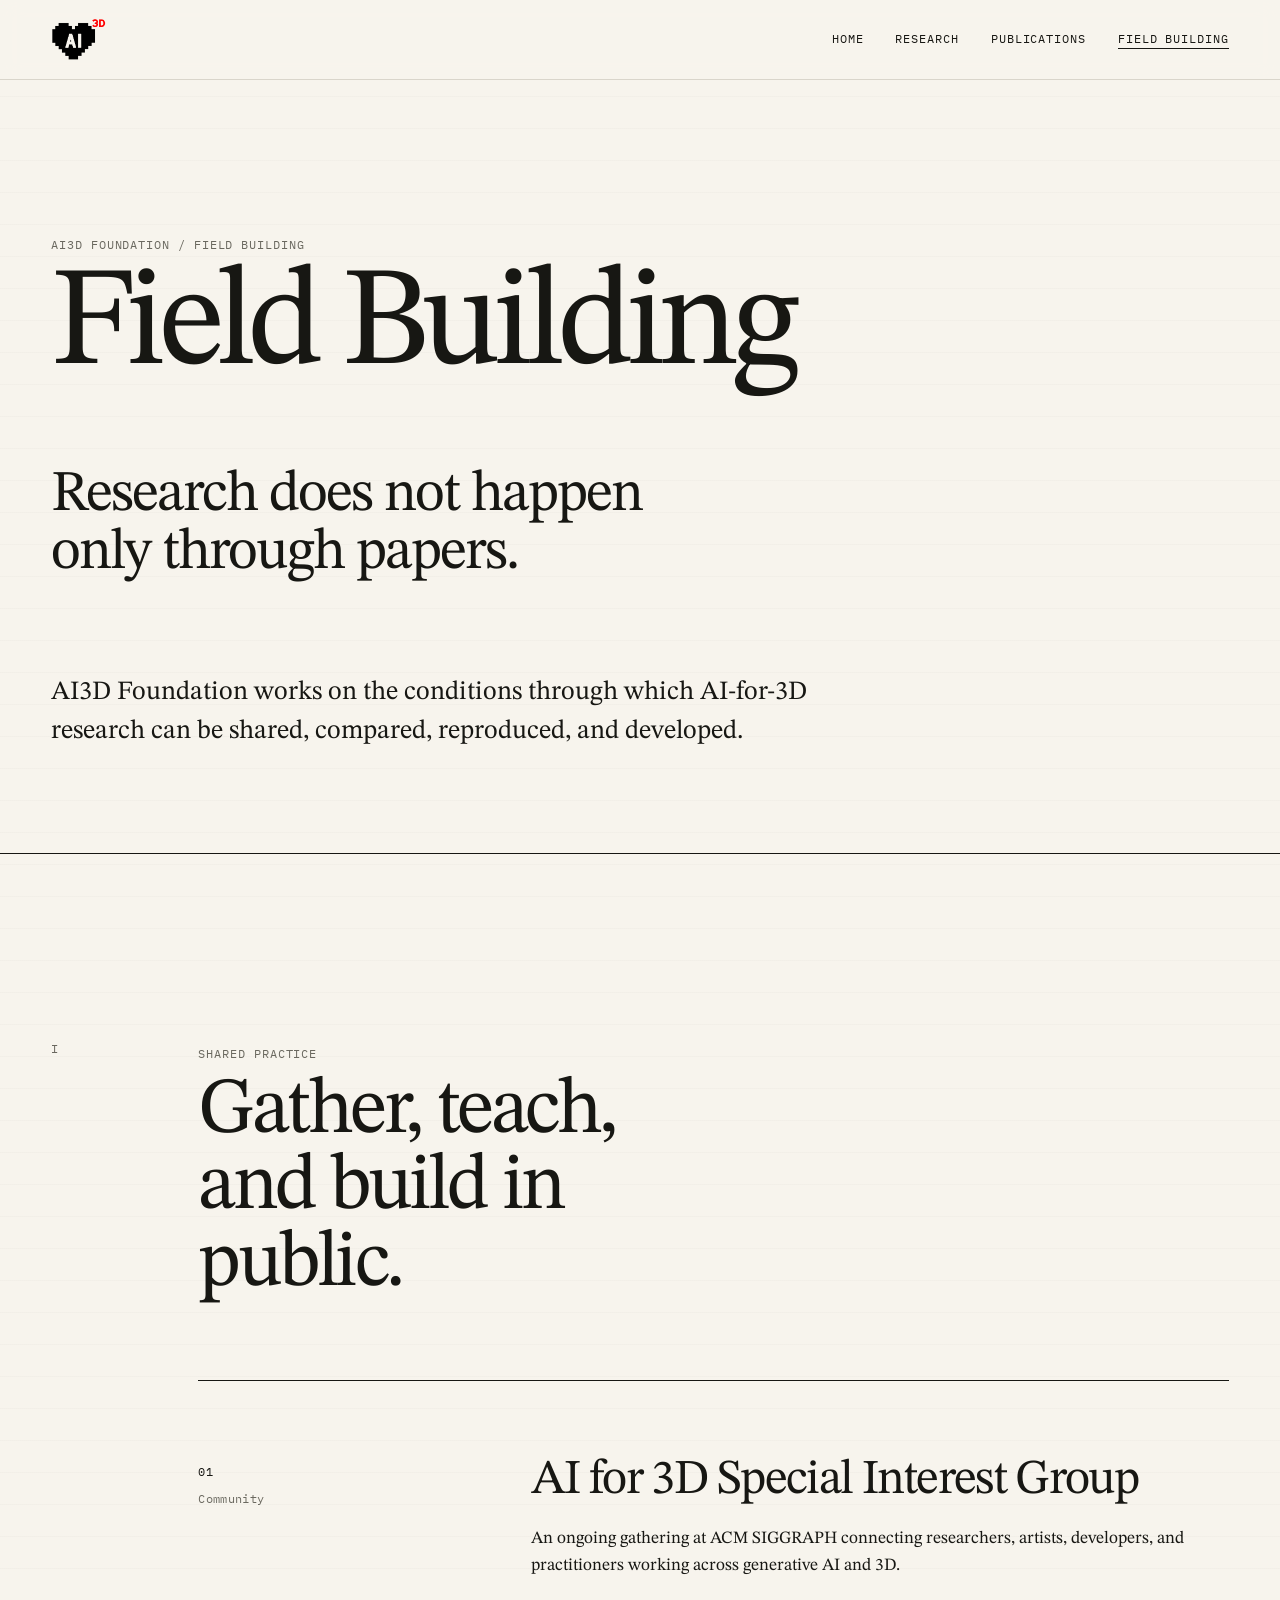
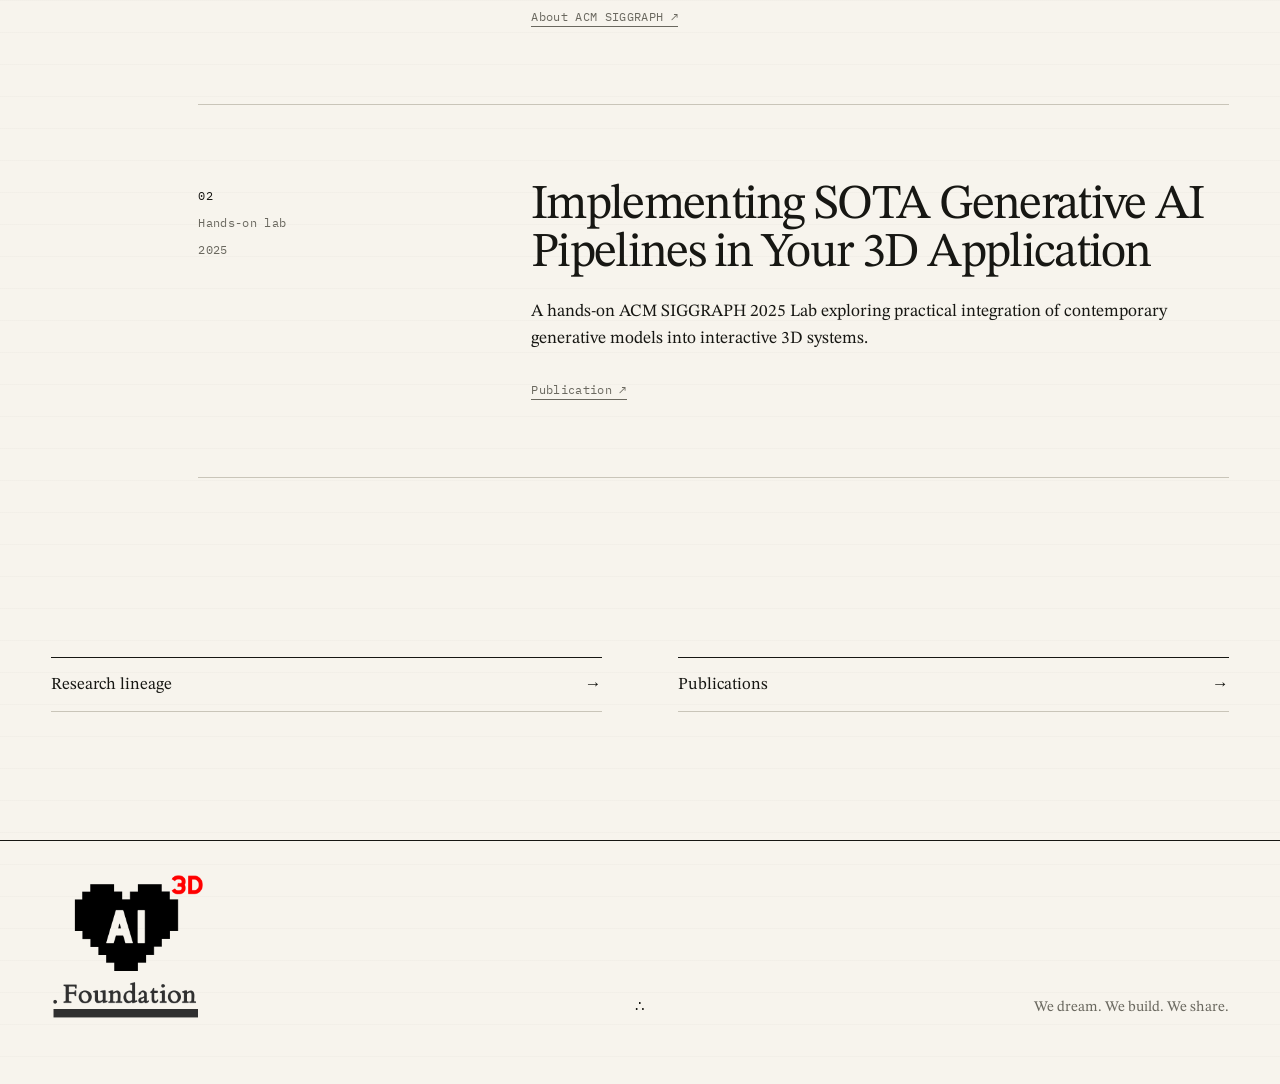
==== field-building/index.html @ fe5d8c80 "Publish research and publications pages" ====
<!doctype html>
<html lang="en">
<head>
  <meta charset="utf-8" />
  <meta name="viewport" content="width=device-width, initial-scale=1" />
  <meta name="description" content="AI3D Foundation field-building work across research gatherings, practical labs, and shared infrastructure." />
  <meta name="theme-color" content="#f7f4ed" />
  <link rel="canonical" href="https://ai3d.foundation/field-building/" />
  <meta property="og:type" content="website" />
  <meta property="og:title" content="Field Building — AI3D Foundation" />
  <meta property="og:description" content="Building the conditions through which AI-for-3D research can be shared and developed." />
  <meta property="og:url" content="https://ai3d.foundation/field-building/" />
  <meta property="og:image" content="https://ai3d.foundation/assets/ai3d-foundation.png" />
  <title>Field Building — AI3D Foundation</title>
  <link rel="icon" type="image/png" href="/assets/ai3d-mark.png" />
  <link rel="preconnect" href="https://fonts.googleapis.com" />
  <link rel="preconnect" href="https://fonts.gstatic.com" crossorigin />
  <link href="https://fonts.googleapis.com/css2?family=STIX+Two+Text:opsz,wght@10..72,400;10..72,500&amp;family=IBM+Plex+Mono:wght@400&amp;display=swap" rel="stylesheet" />
  <link rel="stylesheet" href="/styles.css" />
</head>
<body>
  <a class="skip-link" href="#content">Skip to content</a>

  <header class="site-header">
    <a class="wordmark" href="/" aria-label="AI3D Foundation home">
      <img src="/assets/ai3d-mark.png" alt="" width="820" height="634" />
    </a>
    <nav class="top-nav" aria-label="Primary navigation">
      <a href="/">Home</a>
      <a href="/research/">Research</a>
      <a href="/publications/">Publications</a>
      <a href="/field-building/" aria-current="page">Field building</a>
    </nav>
  </header>

  <main id="content">
    <section class="page-hero compact-page-hero" aria-labelledby="page-title">
      <div class="page-hero-inner">
        <p class="kicker">AI3D Foundation / Field Building</p>
        <h1 id="page-title">Field Building</h1>
        <p class="page-thesis">Research does not happen only through papers.</p>
        <div class="page-intro">
          <p>AI3D Foundation works on the conditions through which AI-for-3D research can be shared, compared, reproduced, and developed.</p>
        </div>
      </div>
    </section>

    <section class="content-section" aria-labelledby="work-title">
      <div class="section-rail" aria-hidden="true">I</div>
      <div class="content-body">
        <p class="eyebrow">Shared practice</p>
        <h2 id="work-title">Gather, teach, and build in public.</h2>

        <div class="field-list">
          <article class="field-item">
            <div class="lineage-meta"><span>01</span><span>Community</span></div>
            <div>
              <h3>AI for 3D Special Interest Group</h3>
              <p>An ongoing gathering at ACM SIGGRAPH connecting researchers, artists, developers, and practitioners working across generative AI and 3D.</p>
              <div class="evidence-links"><a href="https://www.siggraph.org/about/">About ACM SIGGRAPH <span aria-hidden="true">↗</span></a></div>
            </div>
          </article>

          <article class="field-item">
            <div class="lineage-meta"><span>02</span><span>Hands-on lab</span><span>2025</span></div>
            <div>
              <h3>Implementing SOTA Generative AI Pipelines in Your 3D Application</h3>
              <p>A hands-on ACM SIGGRAPH 2025 Lab exploring practical integration of contemporary generative models into interactive 3D systems.</p>
              <div class="evidence-links"><a href="https://doi.org/10.1145/3721251.3734070">Publication <span aria-hidden="true">↗</span></a></div>
            </div>
          </article>
        </div>
      </div>
    </section>

    <nav class="related-pages" aria-label="Related pages">
      <a href="/research/"><span>Research lineage</span><span aria-hidden="true">→</span></a>
      <a href="/publications/"><span>Publications</span><span aria-hidden="true">→</span></a>
    </nav>
  </main>

  <footer class="site-footer">
    <a href="/" aria-label="AI3D Foundation home"><img class="footer-logo" src="/assets/ai3d-foundation.png" alt="" width="948" height="910" /></a>
    <div class="footer-mark" aria-hidden="true">∴</div>
    <div>We dream. We build. We share.</div>
  </footer>
</body>
</html>
---- styles.css ----
:root {
  --paper: #f7f4ed;
  --ink: #171713;
  --quiet: #6a685f;
  --rule: #c9c5b9;
  --measure: 74rem;
  --reading-measure: 52rem;
  --pad: clamp(1.25rem, 4vw, 4rem);
}

* { box-sizing: border-box; }

html {
  scroll-behavior: smooth;
  scroll-padding-top: 5rem;
  background: var(--paper);
}

body {
  margin: 0;
  color: var(--ink);
  background:
    linear-gradient(rgba(23,23,19,.018) 1px, transparent 1px),
    var(--paper);
  background-size: 100% 2rem;
  font-family: "STIX Two Text", "Latin Modern Roman", "Computer Modern Serif", Georgia, serif;
  font-size: 18px;
  line-height: 1.55;
  font-kerning: normal;
  text-rendering: optimizeLegibility;
}

a { color: inherit; }

img { max-width: 100%; }

::selection {
  background: var(--ink);
  color: var(--paper);
}

.skip-link {
  position: fixed;
  top: .75rem;
  left: .75rem;
  z-index: 100;
  padding: .65rem .8rem;
  color: var(--paper);
  background: var(--ink);
  font-family: "IBM Plex Mono", ui-monospace, monospace;
  font-size: .75rem;
  text-decoration: none;
  transform: translateY(-180%);
}

.skip-link:focus { transform: translateY(0); }

a:focus-visible {
  outline: 2px solid var(--ink);
  outline-offset: 4px;
}

.site-header {
  position: fixed;
  inset: 0 0 auto 0;
  z-index: 10;
  display: flex;
  align-items: center;
  justify-content: space-between;
  gap: 2rem;
  padding: 1.15rem var(--pad);
  background: color-mix(in srgb, var(--paper) 88%, transparent);
  backdrop-filter: blur(10px);
  border-bottom: 1px solid color-mix(in srgb, var(--rule) 65%, transparent);
}

.wordmark {
  display: block;
  flex: 0 0 auto;
  width: clamp(3.7rem, 5.5vw, 5.2rem);
  height: 2.65rem;
  overflow: hidden;
  text-decoration: none;
}

.wordmark img {
  display: block;
  width: 100%;
  height: 100%;
  object-fit: contain;
  object-position: left center;
}

.top-nav {
  display: flex;
  gap: clamp(.8rem, 2.5vw, 2rem);
  font-family: "IBM Plex Mono", ui-monospace, monospace;
  font-size: .72rem;
  text-transform: uppercase;
  letter-spacing: .08em;
  white-space: nowrap;
}

.top-nav a {
  text-decoration: none;
  border-bottom: 1px solid transparent;
}

.top-nav a:hover,
.top-nav a[aria-current="page"] { border-color: currentColor; }

.hero {
  min-height: 100svh;
  display: grid;
  align-items: center;
  padding: 8rem var(--pad) 4rem;
}

.hero-inner,
.page-hero-inner {
  width: min(100%, var(--measure));
  margin: 0 auto;
}

.kicker,
.eyebrow,
.chapter-number,
.section-rail,
.work-index,
.lineage-meta,
.publication-year,
.margin-note,
.advance,
.evidence-links {
  font-family: "IBM Plex Mono", ui-monospace, monospace;
  font-size: .72rem;
  letter-spacing: .08em;
  text-transform: uppercase;
}

.kicker,
.eyebrow,
.chapter-number,
.section-rail,
.work-index,
.lineage-meta,
.publication-year { color: var(--quiet); }

.hero h1 {
  margin: 0 0 clamp(2rem, 6vw, 5rem);
  max-width: 11ch;
  font-size: clamp(3.4rem, 8.8vw, 8.2rem);
  line-height: .88;
  letter-spacing: -.052em;
  font-weight: 400;
}

.hero-copy {
  max-width: 48rem;
  font-size: clamp(1.25rem, 2.3vw, 1.9rem);
  line-height: 1.38;
  letter-spacing: -.015em;
}

.hero-copy p { margin: 0 0 1em; }
.hero-copy .closing { margin-top: 1.4em; font-style: italic; }

.section-index {
  width: min(100%, 46rem);
  margin-top: clamp(3rem, 7vw, 6rem);
  border-top: 1px solid var(--ink);
}

.section-index a,
.related-pages a {
  display: flex;
  justify-content: space-between;
  gap: 1.5rem;
  padding: .85rem 0 .8rem;
  border-bottom: 1px solid var(--rule);
  text-decoration: none;
  font-size: 1.05rem;
}

.section-index a span:last-child,
.related-pages a span:last-child { transition: transform 160ms ease; }

.section-index a:hover span:last-child,
.related-pages a:hover span:last-child { transform: translateX(.35rem); }

.chapter,
.content-section {
  width: min(100%, calc(var(--measure) + 2 * var(--pad)));
  margin: 0 auto;
  padding: clamp(7rem, 14vw, 12rem) var(--pad);
  display: grid;
  grid-template-columns: minmax(2rem, 6rem) minmax(0, 1fr);
  gap: clamp(1rem, 4vw, 4rem);
  border-top: 1px solid var(--ink);
  scroll-margin-top: 4rem;
}

.chapter-number,
.section-rail { padding-top: .4rem; }

.chapter h2,
.content-body > h2 {
  margin: .15rem 0 clamp(2.5rem, 6vw, 5rem);
  max-width: 14ch;
  font-size: clamp(2.7rem, 6.2vw, 5.8rem);
  line-height: .96;
  letter-spacing: -.045em;
  font-weight: 400;
}

.prose {
  max-width: 62rem;
  font-size: clamp(1.15rem, 1.8vw, 1.45rem);
}

.two-column {
  display: grid;
  grid-template-columns: repeat(2, minmax(0, 1fr));
  gap: clamp(2rem, 6vw, 5rem);
}

.two-column p { margin: 0; }
.two-column p + p { margin-top: 1em; }

.margin-note {
  margin: 3.5rem 0 0;
  color: var(--quiet);
  text-transform: none;
  letter-spacing: .03em;
}

.work-list { border-top: 1px solid var(--ink); }

.work-item {
  display: grid;
  grid-template-columns: 4rem minmax(0, 1fr);
  gap: 2rem;
  padding: 1.5rem 0 2rem;
  border-bottom: 1px solid var(--rule);
}

.work-item h3 {
  margin: 0 0 .65rem;
  font-size: 1.45rem;
  font-weight: 500;
}

.work-item p {
  margin: 0;
  max-width: 36rem;
  color: #3f3e38;
}

.page-hero {
  padding: clamp(10rem, 18vw, 14rem) var(--pad) clamp(6rem, 10vw, 9rem);
}

.compact-page-hero { padding-bottom: clamp(5rem, 8vw, 7rem); }

.page-hero h1 {
  margin: 0;
  font-size: clamp(4.4rem, 11vw, 9.5rem);
  line-height: .88;
  letter-spacing: -.055em;
  font-weight: 400;
}

.page-thesis {
  max-width: 22ch;
  margin: clamp(2.5rem, 6vw, 5rem) 0 0;
  font-size: clamp(2rem, 4.5vw, 4.2rem);
  line-height: 1.02;
  letter-spacing: -.035em;
}

.page-intro {
  max-width: var(--reading-measure);
  margin-top: clamp(3rem, 7vw, 6rem);
  font-size: clamp(1.18rem, 2.1vw, 1.65rem);
  line-height: 1.48;
}

.page-intro p { margin: 0 0 1em; }
.page-intro p:last-child { margin-bottom: 0; }

.section-question {
  max-width: 45rem;
  margin: 0 0 clamp(4rem, 8vw, 7rem);
  font-size: clamp(1.3rem, 2.4vw, 1.8rem);
  line-height: 1.42;
}

.lineage-list,
.publication-list,
.field-list { border-top: 1px solid var(--ink); }

.lineage-item,
.field-item {
  display: grid;
  grid-template-columns: minmax(11rem, 16rem) minmax(0, 1fr);
  gap: clamp(2rem, 6vw, 5rem);
  padding: clamp(2.5rem, 6vw, 5rem) 0;
  border-bottom: 1px solid var(--rule);
}

.lineage-meta {
  display: flex;
  flex-direction: column;
  gap: .55rem;
  padding-top: .35rem;
  text-transform: none;
  letter-spacing: .03em;
}

.lineage-meta span:first-child { color: var(--ink); }

.lineage-copy,
.field-item > div:last-child { max-width: 46rem; }

.lineage-copy h3,
.field-item h3,
.publication-item h3 {
  margin: 0 0 1.25rem;
  font-size: clamp(2rem, 3.8vw, 3.5rem);
  line-height: 1;
  letter-spacing: -.035em;
  font-weight: 400;
}

.lineage-copy p,
.field-item p,
.publication-item p {
  margin: 0 0 1em;
  font-size: 1.08rem;
}

.lineage-copy .burden {
  margin-bottom: 1.4rem;
  font-size: clamp(1.28rem, 2.1vw, 1.65rem);
  line-height: 1.35;
  font-style: italic;
}

.lineage-copy .advance {
  margin-top: 1.8rem;
  color: var(--quiet);
  font-size: .72rem;
  line-height: 1.6;
  letter-spacing: .03em;
  text-transform: none;
}

.evidence-links {
  display: flex;
  flex-wrap: wrap;
  gap: .65rem 1.35rem;
  margin-top: 1.8rem;
  color: var(--quiet);
  letter-spacing: .03em;
  text-transform: none;
}

.evidence-links a {
  text-decoration: none;
  border-bottom: 1px solid currentColor;
}

.evidence-links a:hover { color: var(--ink); }

.historical-section { padding-top: clamp(5rem, 10vw, 8rem); }

.placeholder-grid {
  display: grid;
  grid-template-columns: repeat(2, minmax(0, 1fr));
  gap: clamp(2rem, 6vw, 5rem);
}

.placeholder-card {
  padding-top: 1.2rem;
  border-top: 1px solid var(--ink);
}

.placeholder-card h2 {
  margin: 1.2rem 0 1.5rem;
  max-width: 14ch;
  font-size: clamp(1.8rem, 3.3vw, 3rem);
  line-height: 1.05;
  letter-spacing: -.03em;
  font-weight: 400;
}

.placeholder-card p:last-child {
  max-width: 32rem;
  color: #3f3e38;
}

.publication-item {
  display: grid;
  grid-template-columns: 7rem minmax(0, 1fr);
  gap: clamp(1.5rem, 5vw, 4rem);
  padding: clamp(2rem, 5vw, 4rem) 0;
  border-bottom: 1px solid var(--rule);
}

.publication-item h3 {
  max-width: 28ch;
  font-size: clamp(1.65rem, 3vw, 2.65rem);
}

.publication-venue { color: var(--quiet); font-style: italic; }

.record-indexes {
  margin-top: clamp(4rem, 8vw, 7rem);
  padding-top: 1.2rem;
  border-top: 1px solid var(--ink);
}

.record-indexes > p { margin: 0; font-size: 1.2rem; }

.related-pages {
  width: min(100%, calc(var(--measure) + 2 * var(--pad)));
  margin: 0 auto;
  padding: 0 var(--pad) clamp(6rem, 10vw, 9rem);
  display: grid;
  grid-template-columns: repeat(2, minmax(0, 1fr));
  gap: clamp(2rem, 6vw, 5rem);
}

.related-pages a { border-top: 1px solid var(--ink); }

.site-footer {
  width: min(100%, calc(var(--measure) + 2 * var(--pad)));
  margin: 0 auto;
  padding: 2rem var(--pad) 4rem;
  display: grid;
  grid-template-columns: 1fr auto 1fr;
  align-items: end;
  gap: 1.5rem;
  border-top: 1px solid var(--ink);
  color: var(--quiet);
  font-size: .92rem;
}

.site-footer > a { width: max-content; }

.footer-logo {
  display: block;
  width: clamp(7.5rem, 12vw, 10.5rem);
  height: auto;
}

.site-footer > :last-child { text-align: right; }
.footer-mark { color: var(--ink); }

@media (max-width: 760px) {
  html { scroll-padding-top: 4.5rem; }

  .site-header {
    gap: 1rem;
    padding-top: .85rem;
    padding-bottom: .85rem;
  }

  .wordmark { width: 3.7rem; height: 2.35rem; }

  .top-nav {
    flex: 1 1 auto;
    gap: 1.1rem;
    overflow-x: auto;
    padding: .4rem .15rem;
    font-size: .65rem;
    scrollbar-width: none;
  }

  .top-nav::-webkit-scrollbar { display: none; }

  .hero { padding-top: 7rem; }
  .hero h1 { font-size: clamp(3.5rem, 18vw, 6rem); }

  .page-hero { padding-top: 8.5rem; }
  .page-hero h1 { font-size: clamp(3.8rem, 18vw, 6.5rem); }

  .chapter,
  .content-section { grid-template-columns: 1fr; }

  .chapter-number,
  .section-rail { margin-bottom: -1rem; }

  .two-column,
  .placeholder-grid,
  .related-pages { grid-template-columns: 1fr; }

  .lineage-item,
  .field-item { grid-template-columns: 1fr; gap: 1.5rem; }

  .lineage-meta {
    display: grid;
    grid-template-columns: auto minmax(0, 1fr) auto;
    gap: 1rem;
  }

  .work-item { grid-template-columns: 2.5rem minmax(0, 1fr); gap: 1rem; }

  .publication-item { grid-template-columns: 3.5rem minmax(0, 1fr); gap: 1rem; }

  .site-footer { grid-template-columns: 1fr; }
  .site-footer > :last-child { text-align: left; }
  .footer-mark { display: none; }
}

@media (prefers-reduced-motion: reduce) {
  html { scroll-behavior: auto; }
  * { transition: none !important; }
}
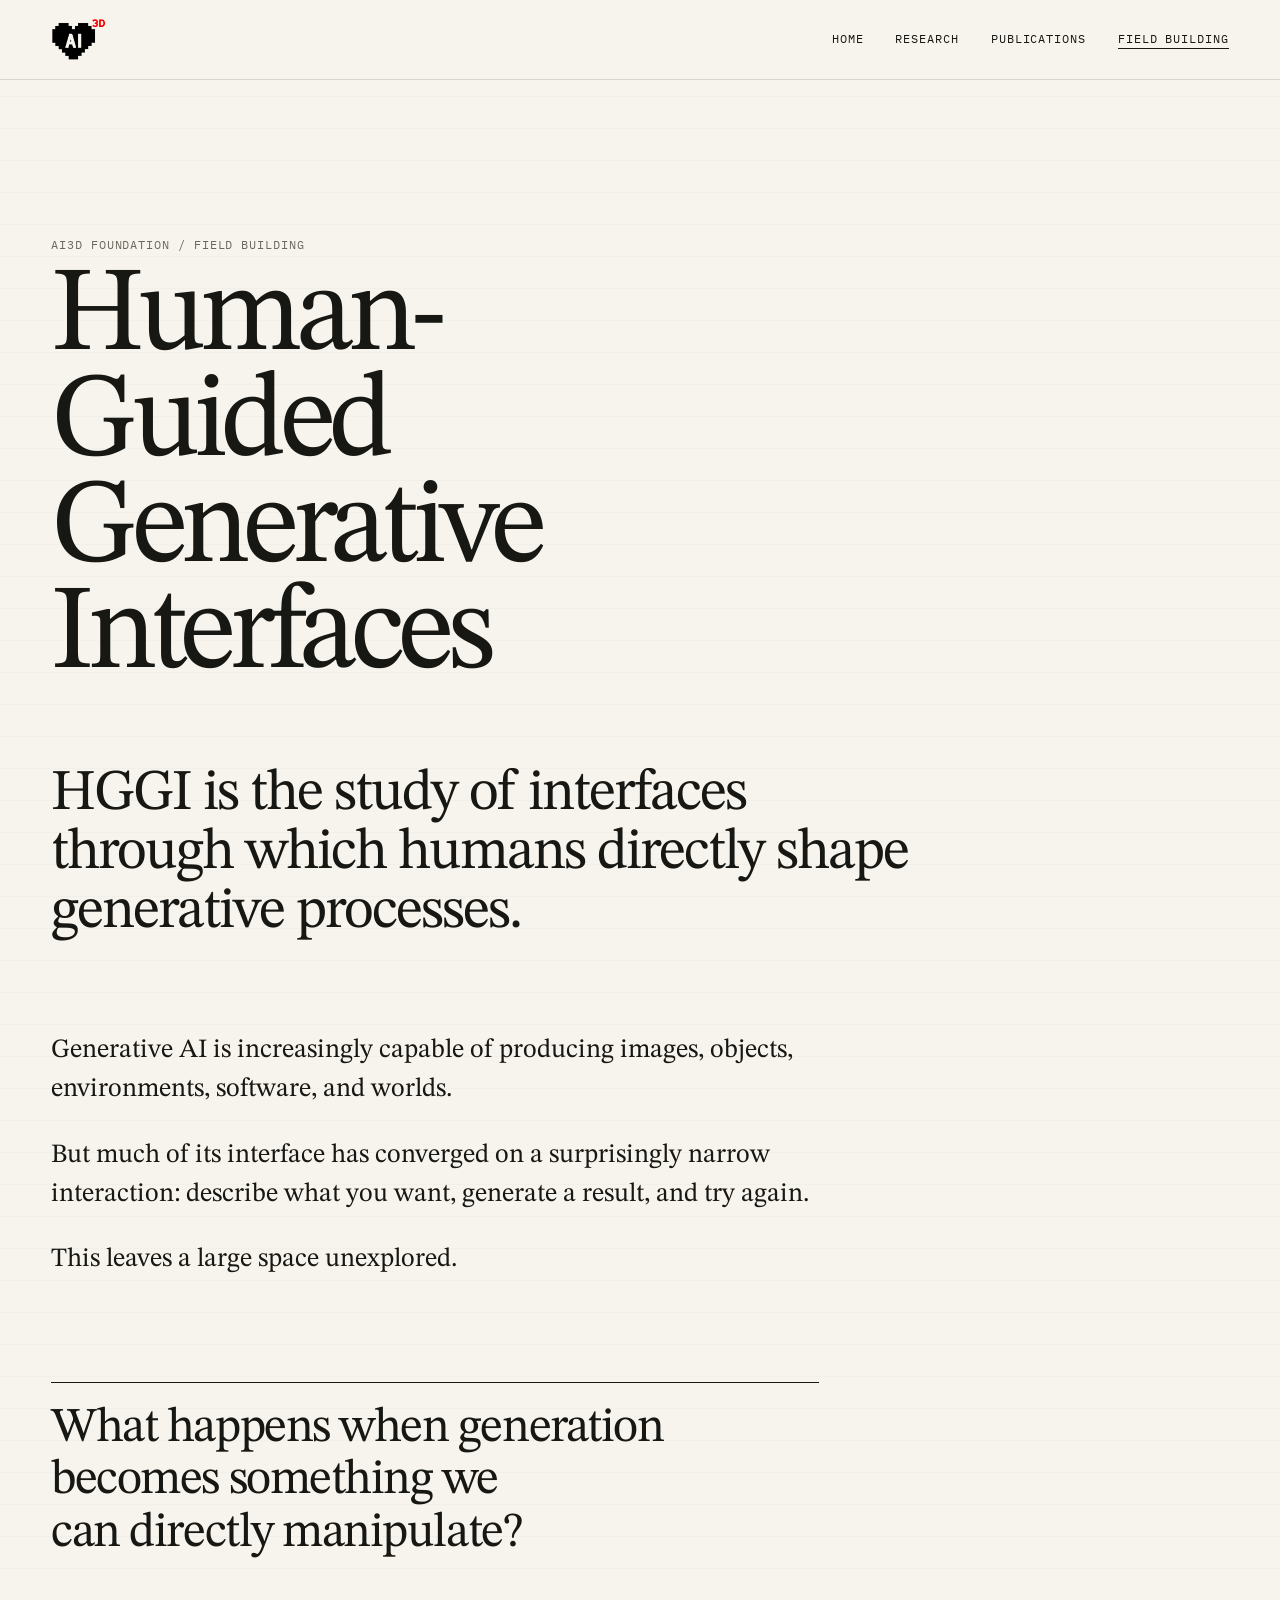
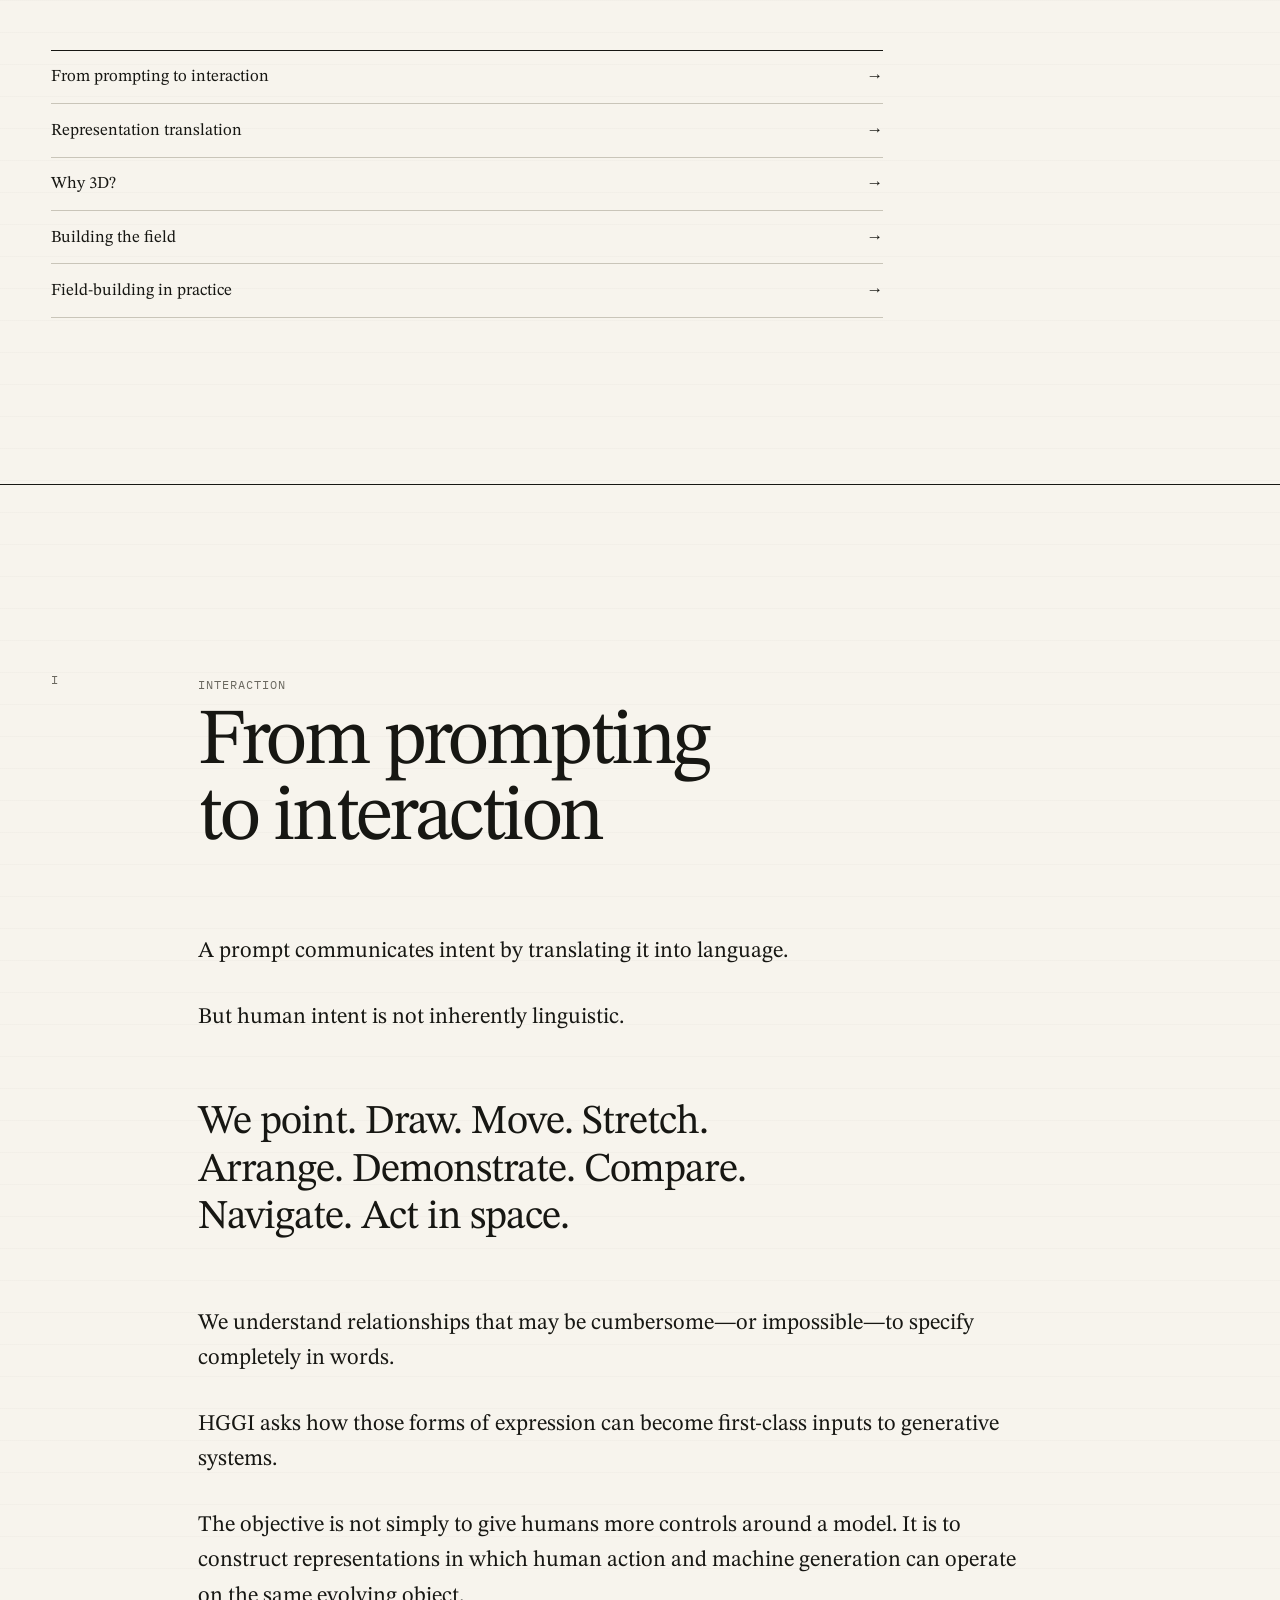
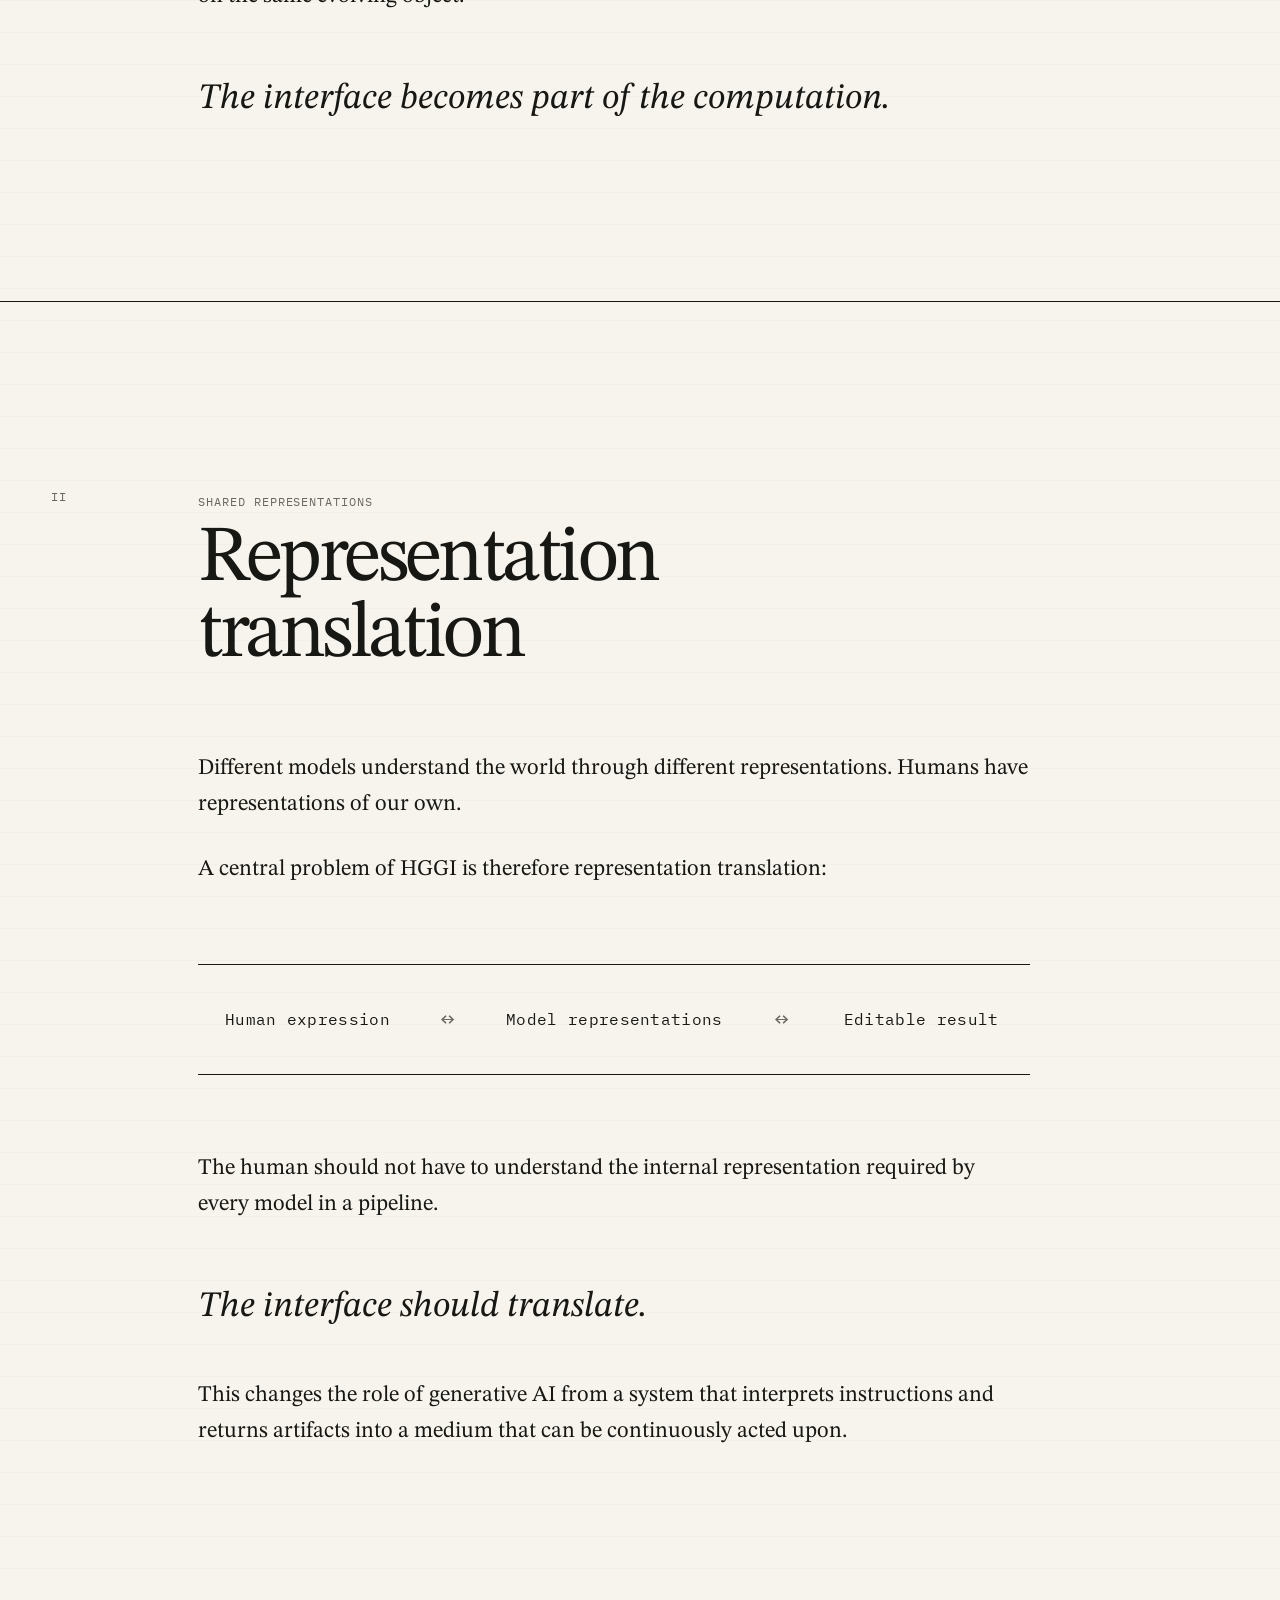
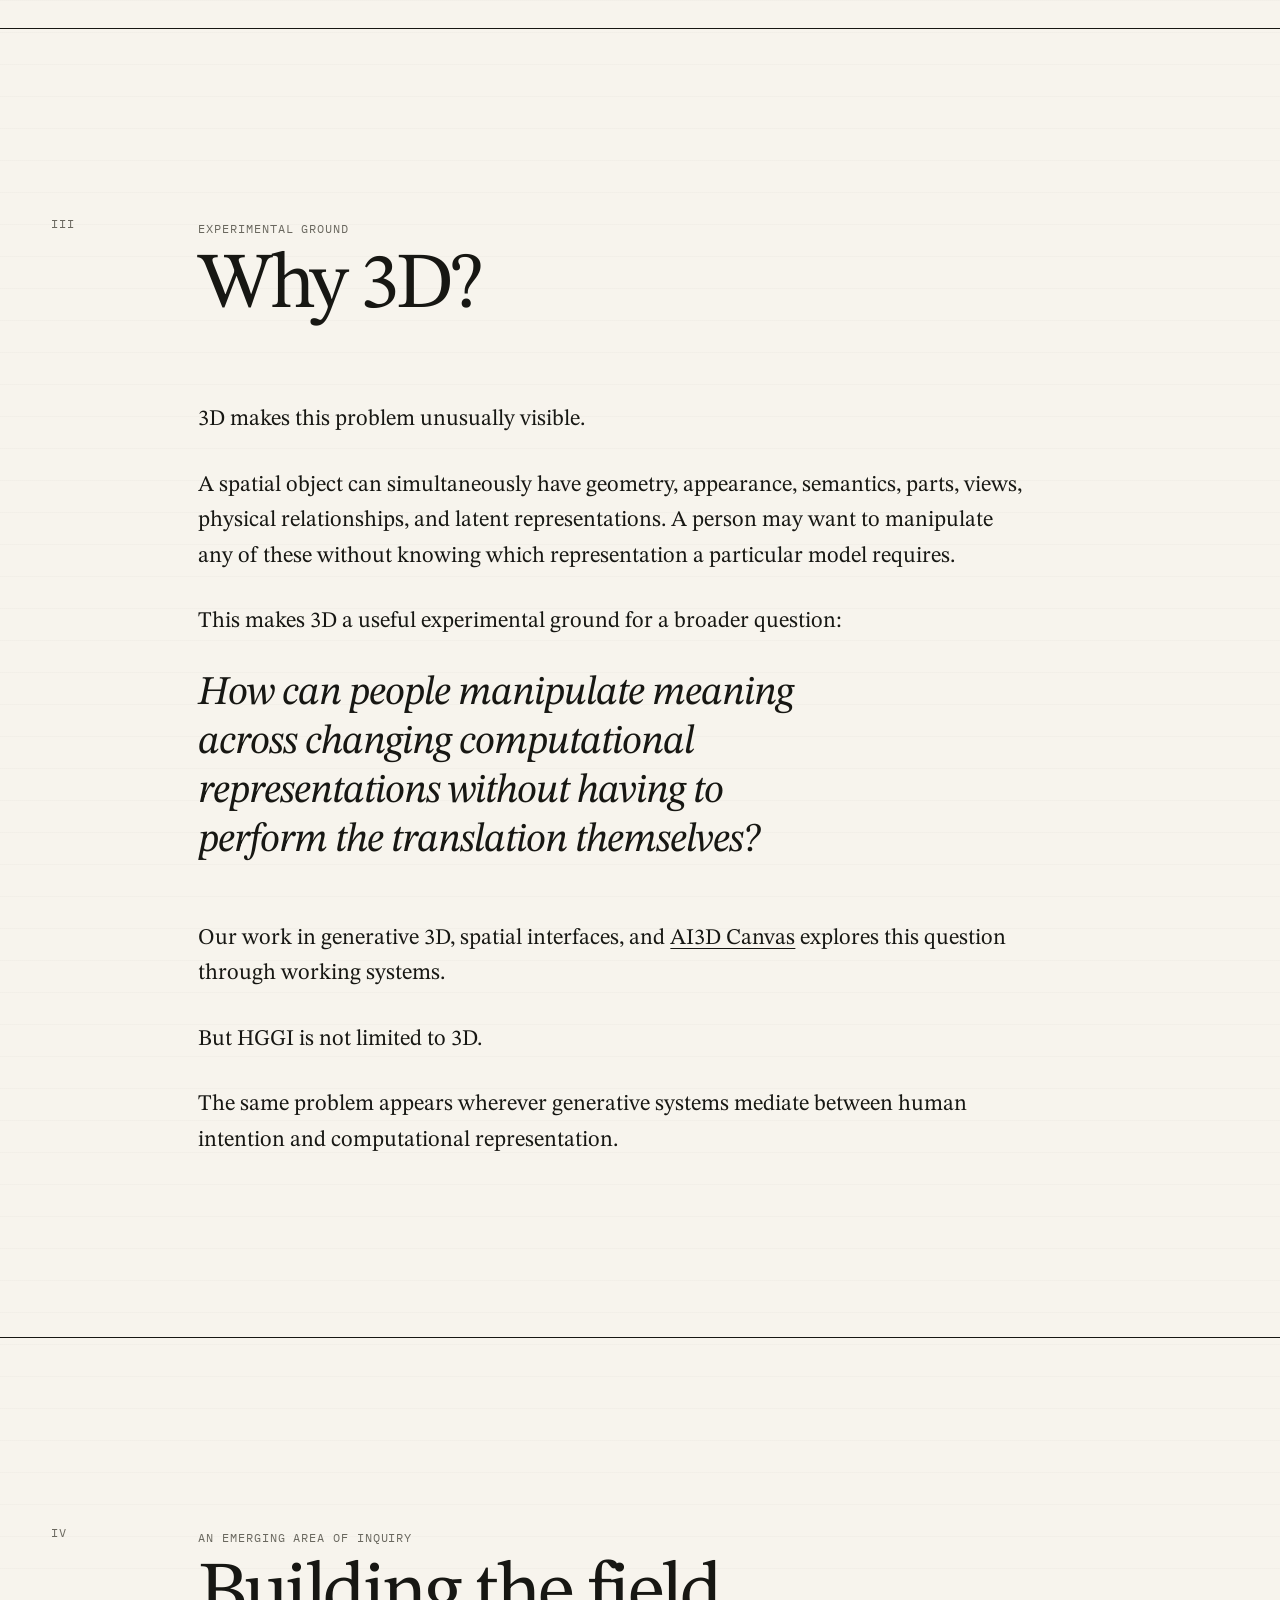
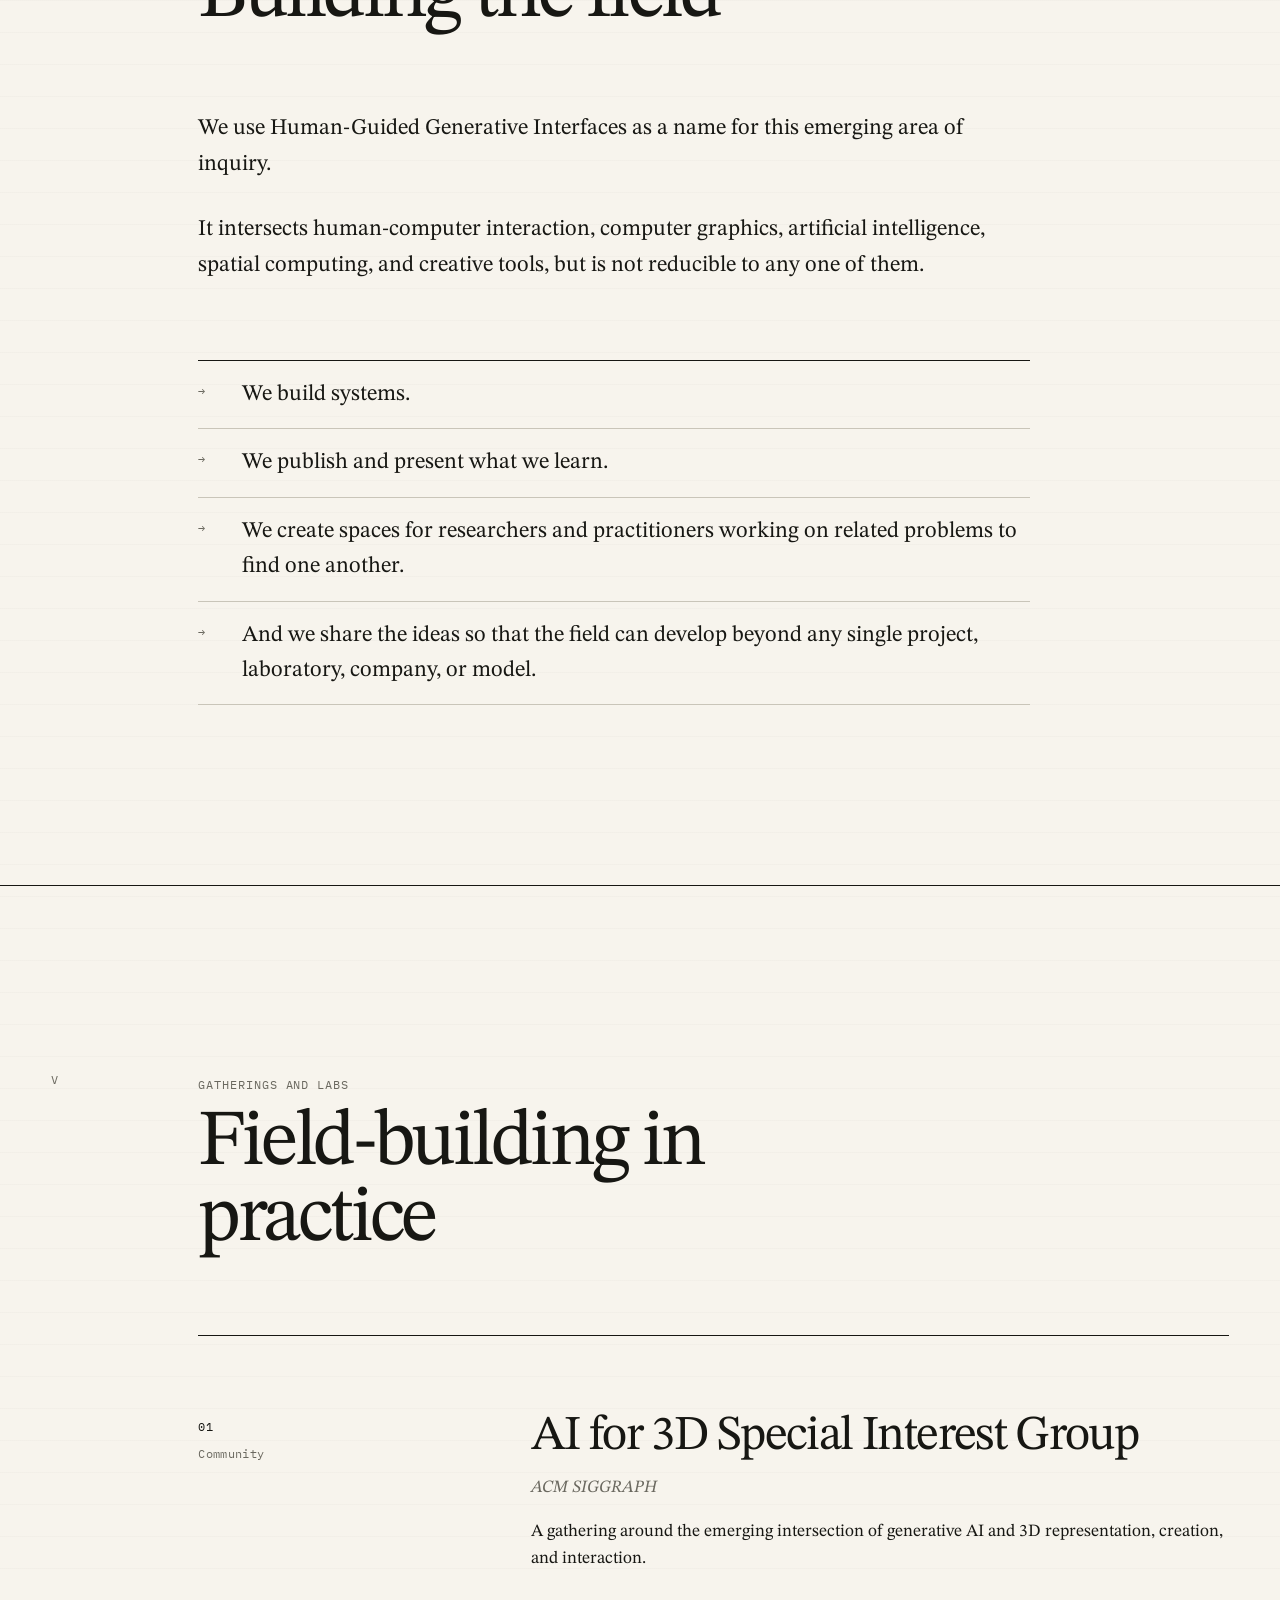
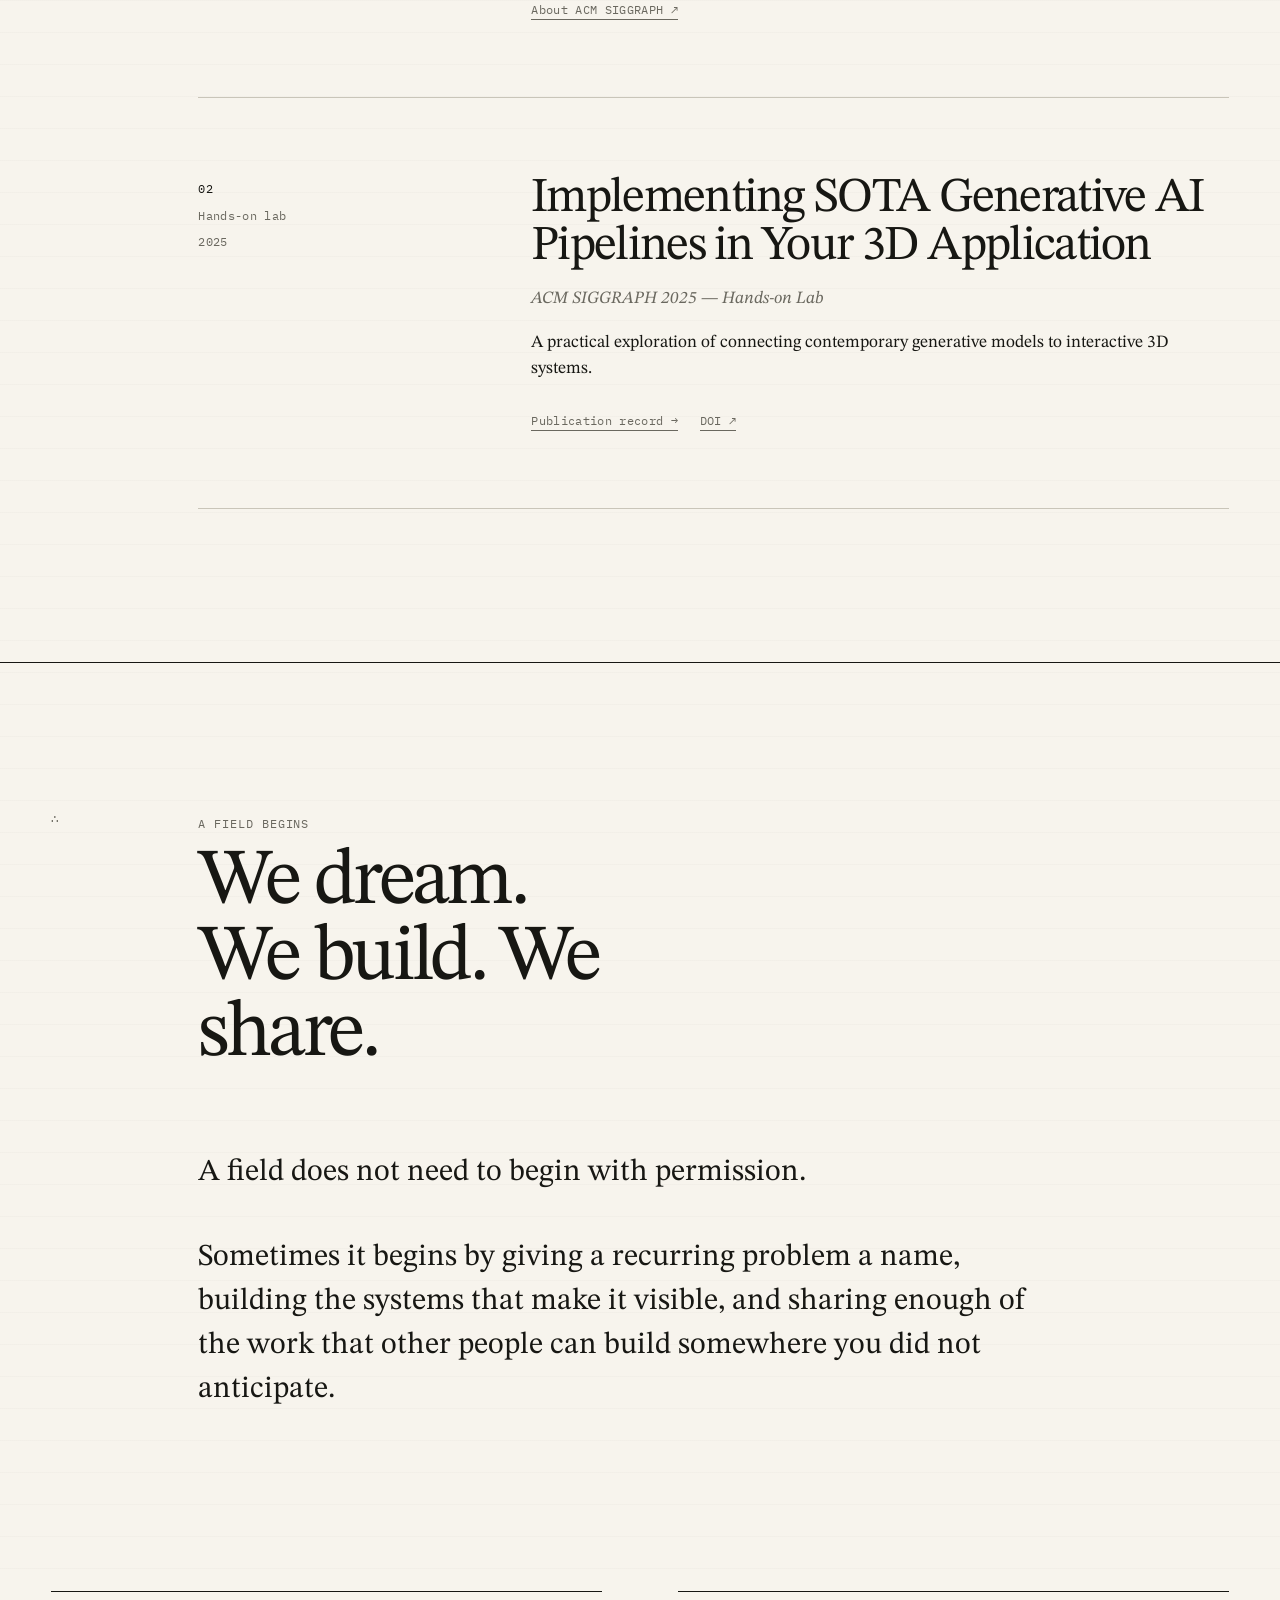
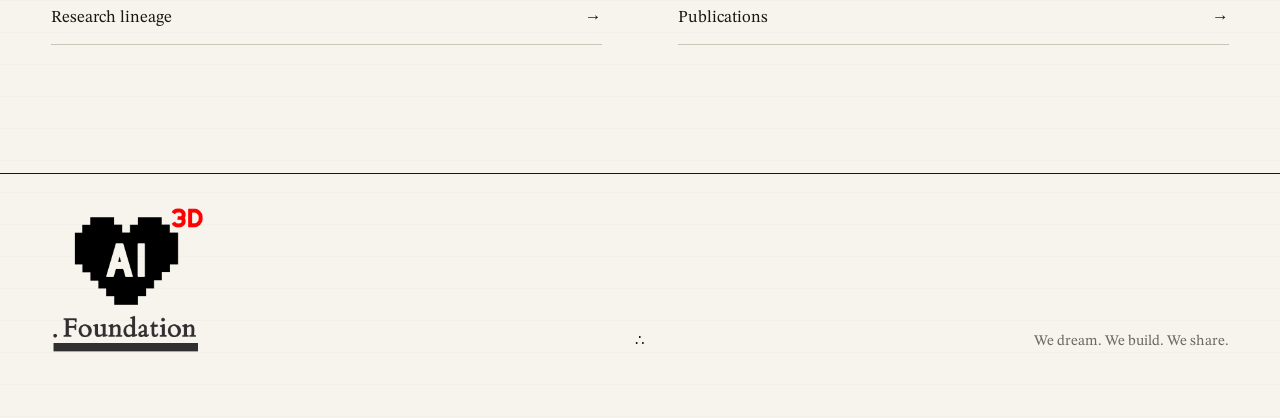
==== commit 37a3cc79: "Expand human-guided interfaces page" ====
--- a/field-building/index.html
+++ b/field-building/index.html
@@ -3,22 +3,23 @@
 <head>
   <meta charset="utf-8" />
   <meta name="viewport" content="width=device-width, initial-scale=1" />
-  <meta name="description" content="AI3D Foundation field-building work across research gatherings, practical labs, and shared infrastructure." />
+  <meta name="description" content="Human-Guided Generative Interfaces studies how people can directly shape generative processes across changing computational representations." />
   <meta name="theme-color" content="#f7f4ed" />
   <link rel="canonical" href="https://ai3d.foundation/field-building/" />
   <meta property="og:type" content="website" />
-  <meta property="og:title" content="Field Building — AI3D Foundation" />
-  <meta property="og:description" content="Building the conditions through which AI-for-3D research can be shared and developed." />
+  <meta property="og:title" content="Human-Guided Generative Interfaces — AI3D Foundation" />
+  <meta property="og:description" content="An emerging field for interfaces through which humans directly shape generative processes." />
   <meta property="og:url" content="https://ai3d.foundation/field-building/" />
   <meta property="og:image" content="https://ai3d.foundation/assets/ai3d-foundation.png" />
-  <title>Field Building — AI3D Foundation</title>
+  <title>Human-Guided Generative Interfaces — AI3D Foundation</title>
   <link rel="icon" type="image/png" href="/assets/ai3d-mark.png" />
   <link rel="preconnect" href="https://fonts.googleapis.com" />
   <link rel="preconnect" href="https://fonts.gstatic.com" crossorigin />
   <link href="https://fonts.googleapis.com/css2?family=STIX+Two+Text:opsz,wght@10..72,400;10..72,500&amp;family=IBM+Plex+Mono:wght@400&amp;display=swap" rel="stylesheet" />
   <link rel="stylesheet" href="/styles.css" />
+  <link rel="stylesheet" href="/field-building/styles.css" />
 </head>
-<body>
+<body class="field-building-page">
   <a class="skip-link" href="#content">Skip to content</a>
 
   <header class="site-header">
@@ -34,41 +35,143 @@
   </header>
 
   <main id="content">
-    <section class="page-hero compact-page-hero" aria-labelledby="page-title">
+    <section class="page-hero hggi-hero" aria-labelledby="page-title">
       <div class="page-hero-inner">
         <p class="kicker">AI3D Foundation / Field Building</p>
-        <h1 id="page-title">Field Building</h1>
-        <p class="page-thesis">Research does not happen only through papers.</p>
+        <h1 id="page-title">Human-Guided Generative Interfaces</h1>
+        <p class="page-thesis">HGGI is the study of interfaces through which humans directly shape generative processes.</p>
         <div class="page-intro">
-          <p>AI3D Foundation works on the conditions through which AI-for-3D research can be shared, compared, reproduced, and developed.</p>
+          <p>Generative AI is increasingly capable of producing images, objects, environments, software, and worlds.</p>
+          <p>But much of its interface has converged on a surprisingly narrow interaction: describe what you want, generate a result, and try again.</p>
+          <p>This leaves a large space unexplored.</p>
+        </div>
+        <p class="hero-question">What happens when generation becomes something we can directly manipulate?</p>
+
+        <nav class="section-index" aria-label="On this page">
+          <a href="#interaction"><span>From prompting to interaction</span><span aria-hidden="true">→</span></a>
+          <a href="#translation"><span>Representation translation</span><span aria-hidden="true">→</span></a>
+          <a href="#why-3d"><span>Why 3D?</span><span aria-hidden="true">→</span></a>
+          <a href="#building"><span>Building the field</span><span aria-hidden="true">→</span></a>
+          <a href="#practice"><span>Field-building in practice</span><span aria-hidden="true">→</span></a>
+        </nav>
+      </div>
+    </section>
+
+    <section class="content-section" id="interaction" aria-labelledby="interaction-title">
+      <div class="section-rail" aria-hidden="true">I</div>
+      <div class="content-body">
+        <p class="eyebrow">Interaction</p>
+        <h2 id="interaction-title">From prompting to interaction</h2>
+        <div class="editorial-prose">
+          <p>A prompt communicates intent by translating it into language.</p>
+          <p>But human intent is not inherently linguistic.</p>
+          <p class="action-lexicon">We point. Draw. Move. Stretch. Arrange. Demonstrate. Compare. Navigate. Act in space.</p>
+          <p>We understand relationships that may be cumbersome—or impossible—to specify completely in words.</p>
+          <p>HGGI asks how those forms of expression can become first-class inputs to generative systems.</p>
+          <p>The objective is not simply to give humans more controls around a model. It is to construct representations in which human action and machine generation can operate on the same evolving object.</p>
+          <p class="interface-principle">The interface becomes part of the computation.</p>
         </div>
       </div>
     </section>
 
-    <section class="content-section" aria-labelledby="work-title">
-      <div class="section-rail" aria-hidden="true">I</div>
+    <section class="content-section" id="translation" aria-labelledby="translation-title">
+      <div class="section-rail" aria-hidden="true">II</div>
       <div class="content-body">
-        <p class="eyebrow">Shared practice</p>
-        <h2 id="work-title">Gather, teach, and build in public.</h2>
+        <p class="eyebrow">Shared representations</p>
+        <h2 id="translation-title">Representation translation</h2>
+        <div class="editorial-prose">
+          <p>Different models understand the world through different representations. Humans have representations of our own.</p>
+          <p>A central problem of HGGI is therefore representation translation:</p>
+          <p class="translation-loop" aria-label="Human expression, bidirectionally connected to model representations, bidirectionally connected to an editable result">
+            <span>Human expression</span>
+            <span aria-hidden="true">↔</span>
+            <span>Model representations</span>
+            <span aria-hidden="true">↔</span>
+            <span>Editable result</span>
+          </p>
+          <p>The human should not have to understand the internal representation required by every model in a pipeline.</p>
+          <p class="interface-principle">The interface should translate.</p>
+          <p>This changes the role of generative AI from a system that interprets instructions and returns artifacts into a medium that can be continuously acted upon.</p>
+        </div>
+      </div>
+    </section>
+
+    <section class="content-section" id="why-3d" aria-labelledby="why-3d-title">
+      <div class="section-rail" aria-hidden="true">III</div>
+      <div class="content-body">
+        <p class="eyebrow">Experimental ground</p>
+        <h2 id="why-3d-title">Why 3D?</h2>
+        <div class="editorial-prose">
+          <p>3D makes this problem unusually visible.</p>
+          <p>A spatial object can simultaneously have geometry, appearance, semantics, parts, views, physical relationships, and latent representations. A person may want to manipulate any of these without knowing which representation a particular model requires.</p>
+          <p>This makes 3D a useful experimental ground for a broader question:</p>
+          <p class="section-question field-question">How can people manipulate meaning across changing computational representations without having to perform the translation themselves?</p>
+          <p>Our work in generative 3D, spatial interfaces, and <a href="/research/#ai3d-canvas">AI3D Canvas</a> explores this question through working systems.</p>
+          <p>But HGGI is not limited to 3D.</p>
+          <p>The same problem appears wherever generative systems mediate between human intention and computational representation.</p>
+        </div>
+      </div>
+    </section>
+
+    <section class="content-section" id="building" aria-labelledby="building-title">
+      <div class="section-rail" aria-hidden="true">IV</div>
+      <div class="content-body">
+        <p class="eyebrow">An emerging area of inquiry</p>
+        <h2 id="building-title">Building the field</h2>
+        <div class="editorial-prose">
+          <p>We use Human-Guided Generative Interfaces as a name for this emerging area of inquiry.</p>
+          <p>It intersects human-computer interaction, computer graphics, artificial intelligence, spatial computing, and creative tools, but is not reducible to any one of them.</p>
+          <div class="field-actions" aria-label="How we build the field">
+            <p>We build systems.</p>
+            <p>We publish and present what we learn.</p>
+            <p>We create spaces for researchers and practitioners working on related problems to find one another.</p>
+            <p>And we share the ideas so that the field can develop beyond any single project, laboratory, company, or model.</p>
+          </div>
+        </div>
+      </div>
+    </section>
+
+    <section class="content-section practice-section" id="practice" aria-labelledby="practice-title">
+      <div class="section-rail" aria-hidden="true">V</div>
+      <div class="content-body">
+        <p class="eyebrow">Gatherings and labs</p>
+        <h2 id="practice-title">Field-building in practice</h2>
 
         <div class="field-list">
-          <article class="field-item">
+          <article class="field-item" id="ai-for-3d-sig">
             <div class="lineage-meta"><span>01</span><span>Community</span></div>
             <div>
               <h3>AI for 3D Special Interest Group</h3>
-              <p>An ongoing gathering at ACM SIGGRAPH connecting researchers, artists, developers, and practitioners working across generative AI and 3D.</p>
+              <p class="field-venue">ACM SIGGRAPH</p>
+              <p>A gathering around the emerging intersection of generative AI and 3D representation, creation, and interaction.</p>
               <div class="evidence-links"><a href="https://www.siggraph.org/about/">About ACM SIGGRAPH <span aria-hidden="true">↗</span></a></div>
             </div>
           </article>
 
-          <article class="field-item">
+          <article class="field-item" id="sota-generative-ai-pipelines">
             <div class="lineage-meta"><span>02</span><span>Hands-on lab</span><span>2025</span></div>
             <div>
               <h3>Implementing SOTA Generative AI Pipelines in Your 3D Application</h3>
-              <p>A hands-on ACM SIGGRAPH 2025 Lab exploring practical integration of contemporary generative models into interactive 3D systems.</p>
-              <div class="evidence-links"><a href="https://doi.org/10.1145/3721251.3734070">Publication <span aria-hidden="true">↗</span></a></div>
+              <p class="field-venue">ACM SIGGRAPH 2025 — Hands-on Lab</p>
+              <p>A practical exploration of connecting contemporary generative models to interactive 3D systems.</p>
+              <div class="evidence-links">
+                <a href="/publications/#sota-generative-ai-pipelines">Publication record <span aria-hidden="true">→</span></a>
+                <a href="https://doi.org/10.1145/3721251.3734070">DOI <span aria-hidden="true">↗</span></a>
+              </div>
             </div>
           </article>
+        </div>
+      </div>
+    </section>
+
+    <section class="content-section closing-section" aria-labelledby="closing-title">
+      <div class="section-rail" aria-hidden="true">∴</div>
+      <div class="content-body">
+        <p class="eyebrow">A field begins</p>
+        <h2 id="closing-title">We dream. We build. We share.</h2>
+        <div class="editorial-prose closing-prose">
+          <p>A field does not need to begin with permission.</p>
+          <p>Sometimes it begins by giving a recurring problem a name, building the systems that make it visible, and sharing enough of the work that other people can build somewhere you did not anticipate.</p>
         </div>
       </div>
     </section>
--- a/field-building/styles.css
+++ b/field-building/styles.css
@@ -0,0 +1,156 @@
+.field-building-page .hggi-hero {
+  padding-bottom: clamp(7rem, 13vw, 11rem);
+}
+
+.field-building-page .hggi-hero h1 {
+  max-width: 12ch;
+  font-size: clamp(3.9rem, 9.4vw, 8.4rem);
+  overflow-wrap: break-word;
+  text-wrap: balance;
+}
+
+.field-building-page .page-thesis {
+  max-width: 30ch;
+}
+
+.field-building-page .hero-question {
+  max-width: 48rem;
+  margin: clamp(4rem, 8vw, 7rem) 0 0;
+  padding-top: 1.25rem;
+  border-top: 1px solid var(--ink);
+  font-size: clamp(1.8rem, 3.8vw, 3.25rem);
+  line-height: 1.08;
+  letter-spacing: -.03em;
+  text-wrap: balance;
+}
+
+.field-building-page .section-index {
+  width: min(100%, var(--reading-measure));
+}
+
+.field-building-page .editorial-prose {
+  max-width: var(--reading-measure);
+  font-size: clamp(1.15rem, 1.8vw, 1.4rem);
+  line-height: 1.58;
+}
+
+.field-building-page .editorial-prose > p {
+  margin: 0 0 1.35em;
+}
+
+.field-building-page .editorial-prose > p:last-child {
+  margin-bottom: 0;
+}
+
+.field-building-page .editorial-prose a {
+  text-decoration-thickness: 1px;
+  text-underline-offset: .16em;
+}
+
+.field-building-page .action-lexicon {
+  max-width: 38rem;
+  margin: clamp(2.5rem, 5vw, 4rem) 0 !important;
+  font-size: clamp(1.7rem, 3.2vw, 2.65rem);
+  line-height: 1.16;
+  letter-spacing: -.025em;
+}
+
+.field-building-page .interface-principle {
+  margin-top: clamp(2.5rem, 5vw, 4rem) !important;
+  font-size: clamp(1.55rem, 2.8vw, 2.25rem);
+  line-height: 1.22;
+  font-style: italic;
+}
+
+.field-building-page .translation-loop {
+  display: grid;
+  grid-template-columns: minmax(0, 1fr) auto minmax(0, 1.25fr) auto minmax(0, 1fr);
+  align-items: center;
+  gap: clamp(.75rem, 2vw, 1.5rem);
+  max-width: 58rem;
+  margin: clamp(3rem, 6vw, 5rem) 0 !important;
+  padding: clamp(1.5rem, 3vw, 2.5rem) 0;
+  border-top: 1px solid var(--ink);
+  border-bottom: 1px solid var(--ink);
+  font-family: "IBM Plex Mono", ui-monospace, monospace;
+  font-size: clamp(.78rem, 1.5vw, 1rem);
+  line-height: 1.45;
+  letter-spacing: .02em;
+  text-align: center;
+}
+
+.field-building-page .translation-loop span:nth-child(even) {
+  color: var(--quiet);
+  font-size: 1.35em;
+}
+
+.field-building-page .field-question {
+  max-width: 43rem;
+  margin: clamp(3rem, 6vw, 5rem) 0;
+  font-size: clamp(1.65rem, 3.2vw, 2.55rem);
+  line-height: 1.2;
+  letter-spacing: -.025em;
+  font-style: italic;
+  text-wrap: balance;
+}
+
+.field-building-page .field-actions {
+  margin-top: clamp(3rem, 6vw, 5rem);
+  border-top: 1px solid var(--ink);
+}
+
+.field-building-page .field-actions p {
+  display: grid;
+  grid-template-columns: 1.75rem minmax(0, 1fr);
+  gap: 1rem;
+  margin: 0;
+  padding: 1rem 0;
+  border-bottom: 1px solid var(--rule);
+}
+
+.field-building-page .field-actions p::before {
+  color: var(--quiet);
+  content: "→";
+  font-family: "IBM Plex Mono", ui-monospace, monospace;
+  font-size: .78rem;
+  padding-top: .32rem;
+}
+
+.field-building-page .practice-section {
+  padding-bottom: clamp(7rem, 12vw, 10rem);
+}
+
+.field-building-page .field-venue {
+  margin-top: -.4rem;
+  color: var(--quiet);
+  font-style: italic;
+}
+
+.field-building-page .closing-section {
+  padding-top: clamp(6rem, 11vw, 9rem);
+}
+
+.field-building-page .closing-section .content-body > h2 {
+  max-width: 11ch;
+}
+
+.field-building-page .closing-prose {
+  font-size: clamp(1.35rem, 2.4vw, 1.9rem);
+  line-height: 1.45;
+}
+
+@media (max-width: 760px) {
+  .field-building-page .hggi-hero h1 {
+    max-width: 100%;
+    font-size: clamp(3.35rem, 16vw, 5.5rem);
+  }
+
+  .field-building-page .translation-loop {
+    grid-template-columns: 1fr;
+    justify-items: center;
+  }
+
+  .field-building-page .translation-loop span:nth-child(even) {
+    transform: rotate(90deg);
+  }
+}
